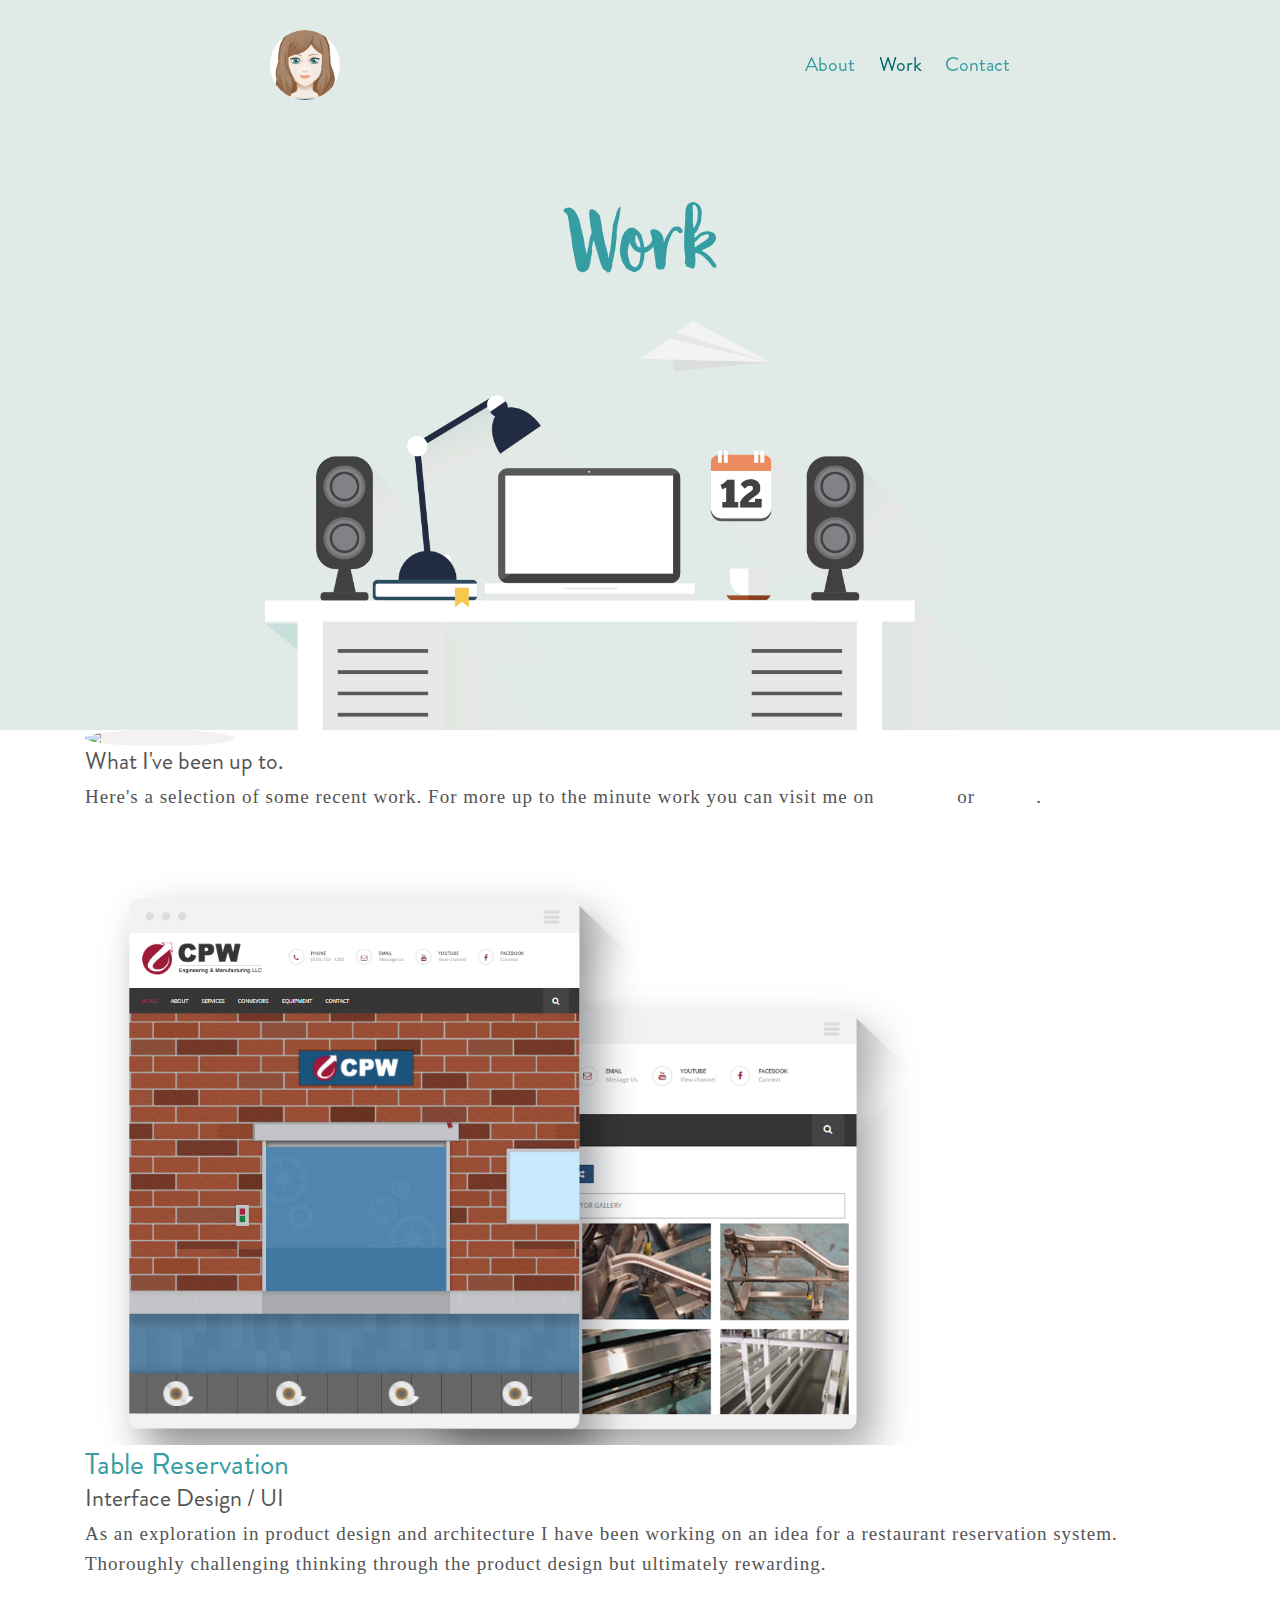
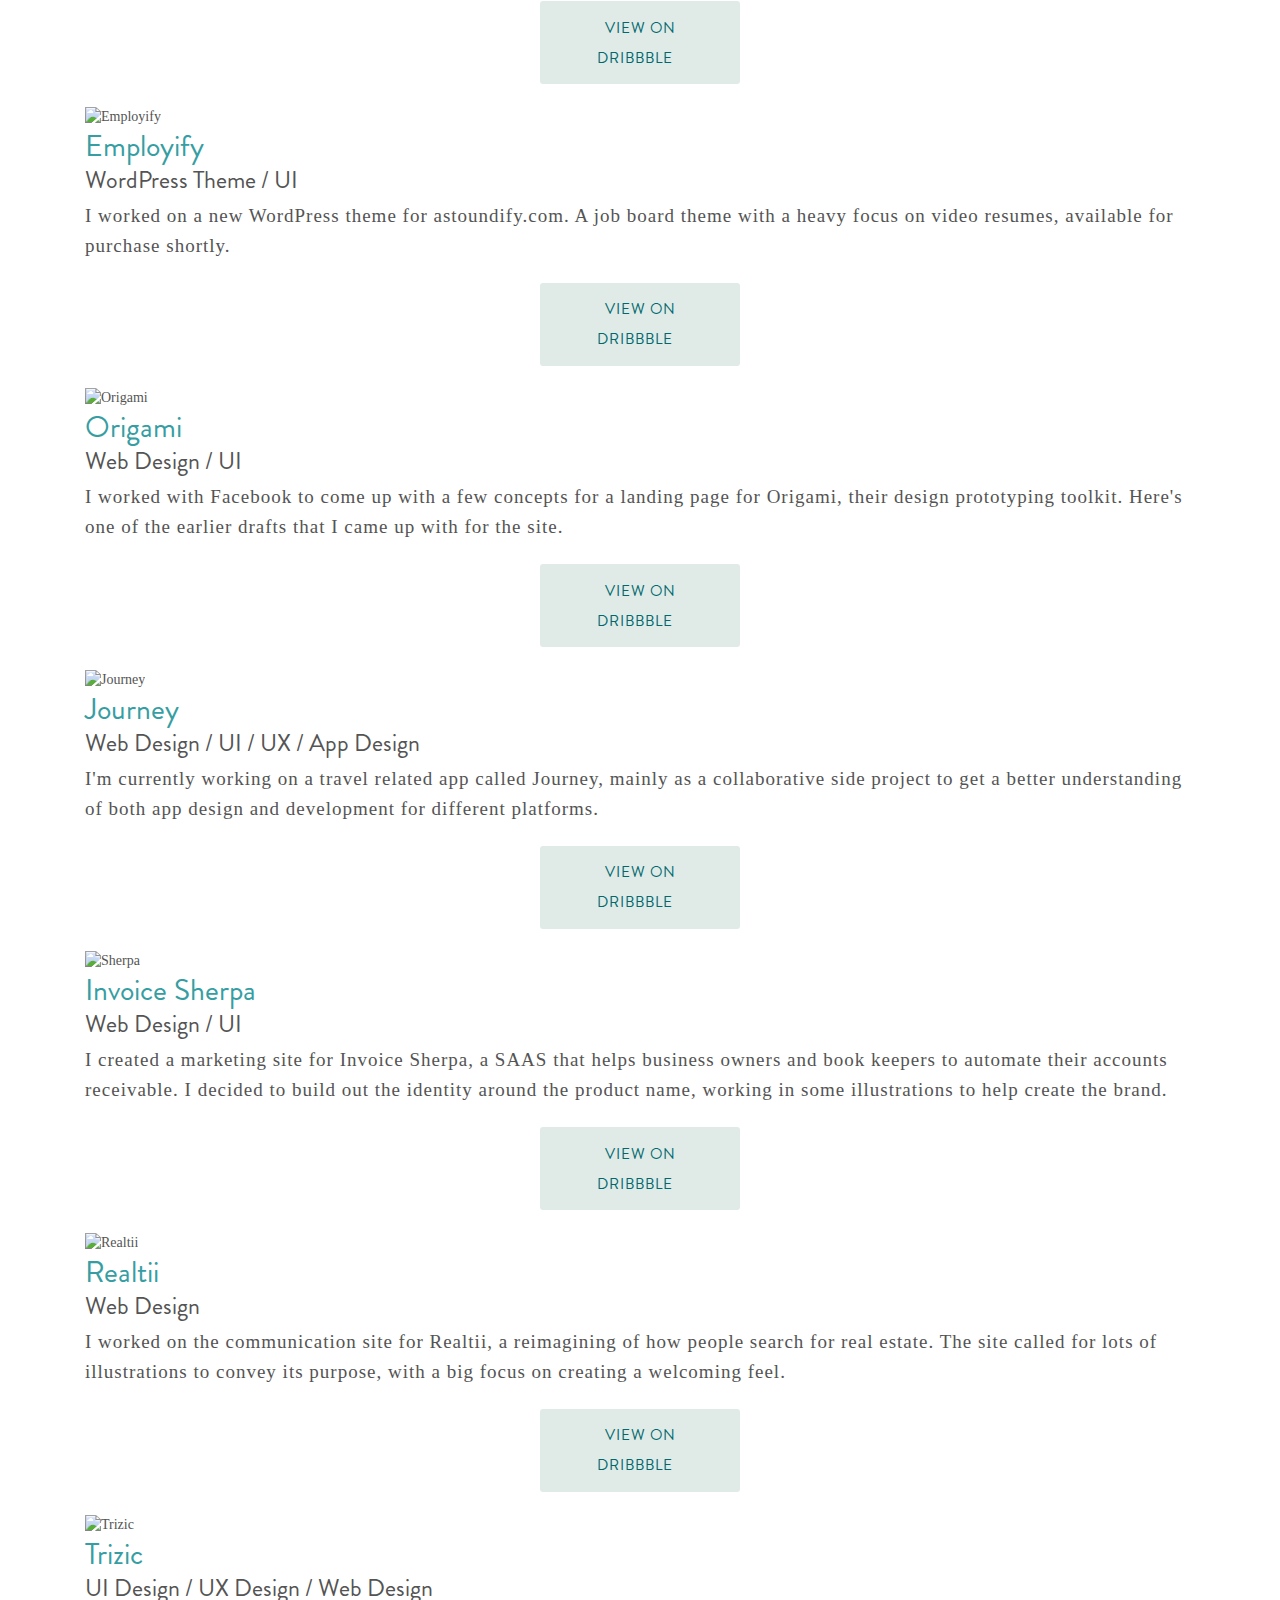
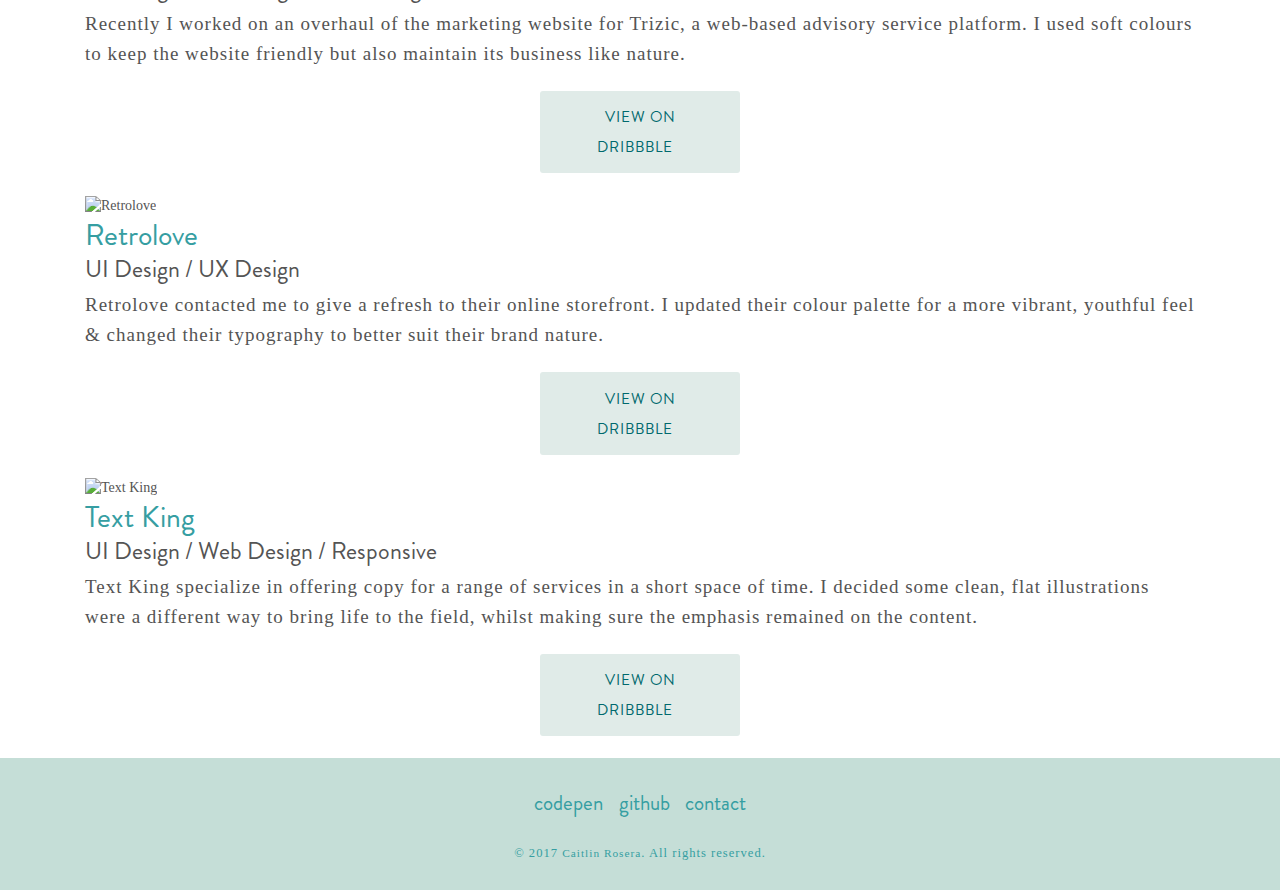
==== work.html @ b9ced1e0 "change desk and planes" ====
<!DOCTYPE html>
<!--[if gt IE 9]><!--><html class="no-js" lang="en"><!--<![endif]--><head>
  <meta charset="UTF-8" />
  <meta http-equiv="X-UA-Compatible" content="IE=edge,chrome=1">
  <title>Caitlin Rosera - Works</title>
  <meta name="viewport" content="width=device-width, initial-scale=1.0">
  <!--main style-->
  <link rel="stylesheet" type="text/css" media="screen" href="css/bootstrap.css">
  <link rel="stylesheet" type="text/css" media="screen" href="css/style.css">
  <!--background slider style-->
  <link rel="stylesheet" type="text/css" href="css/slideshow.css" />
  <!--google font style-->
  <link href='http://fonts.googleapis.com/css?family=Open+Sans:300italic,400italic,600italic,700italic,800italic,400,600,700,800,300' rel='stylesheet' type='text/css'>
  <!--font-family: 'Open Sans', sans-serif;-->
  <!-- font css style-->
  <link rel="stylesheet" href="css/font-awesome.css">
  <!--favicon-->
  <link rel="shortcut icon" type="image/x-icon" href="favicon.ico" />
  <noscript>
    <link rel="stylesheet" type="text/css" href="css/fallback.css" />
  </noscript>
  <!--[if lt IE 9]>
<link rel="stylesheet" type="text/css" href="css/fallback.css" />
<![endif]-->
  </head><body>
  <!--wrapper start-->
  <div class="wrapper" id="wrapper">
    <div class="nav-wrapper">
      <div class="headroom" id="top-bar">
        <div class="bar-container">
          <img src="images/avatar.png" alt="" id="avatar" >
          <nav>
            <ul>
              <li><a href="index.html" >About</a></li>
              <li><a href="work.html" class="active-link">Work</a></li>
              <li><a href="contact.html">Contact</a></li>
            </ul>
          </nav>
        </div>
      </div>

    </div>

<!--  <div class="masthead-wrap">

    <div id="title" class="work-head">

      <div class="container">

        <div class="transistion cloud left-cloud-work"></div>
        <div class="transistion cloud right-cloud-work"></div>

        <div class="transistion flag flag-left"></div>
        <div class="transistion flag flag-right"></div>

        <div class="row">

          <div class="col-md-12">


            <div id="head-slider" class="transistion">

              <div class="slide-contents">

                <div class="slide">

                  <h2 class="work-text">

                    <div class="">

                      <img src="images/work.svg">

                    </div>

                  </h2>


                </div>


              </div>


            </div>


          </div>

        </div>

      </div>

    </div>

  </div>-->

    <div class="banner row" id="banner">
      <div class="bannerText container">
        <!--        <img src="images/clock.png" alt="" id="clock-img" class="intro-img">-->
        <img src="" alt="" id="book-img" class="work-img">
        <img src="images/paper-plane.png" alt="" id="bear-img" class="work-img">

        <div id="cait-svg-wrapper">
          <img src="images/work.svg" alt="Work" id="-text">
        </div>

        <div class="bannerPart">
          <img src="images/desk.png" alt=""  id="desk-img" >
        </div>
      </div>

    </div>
    

  </div>

  <section id="hello">


    <div class="container">

      <div class="row">

        <div class="col-md-12">


          <article>

            <figure>

              <img src="http://seanhalpin.io/assets/img/content/home/work/pencil.svg" >

            </figure>


            <h3>What I've been up to.</h3>

            <p class="info">
              Here's a selection of some recent work. For more up to the minute work you can visit me on <a class="new-window" href="http://dribbble.com/seanehalpin">dribbble</a> or <a class="new-window" href="http://twitter.com/seanehalpin">twitter</a>.
            </p>


          </article>

        </div>

      </div>

    </div>


  </section>



  <section id="table" class="work-shots">

    <div class="container">

      <div class="row">

        <div class="col-md-12">

          <div class="shot">

            <img class="lazy" src="images/work/cpw.png" data-original="http://seanhalpin.io/assets/img/content/work/rest-tablet.jpg" alt="Table Reservation" width="900" height="auto" />

          </div>



          <div class="shot-info">



            <h2>Table Reservation</h2>

            <h3>Interface Design / UI</h3>


            <p>
              As an exploration in product design and architecture I have been working on an idea for a restaurant reservation system. Thoroughly challenging thinking through the product design but ultimately rewarding.
            </p>

            <p class="btn-hldr shot-btn">
              <a href="https://dribbble.com/shots/1608486-Reservation-Table" class="main-btn new-window">view on dribbble <i class="drib"></i></a>
            </p>



          </div>

        </div>

      </div>

    </div>

  </section>



  <section id="emp" class="work-shots">

    <div class="container">

      <div class="row">

        <div class="col-md-12">

          <div class="shot">

            <img class="lazy" src="http://seanhalpin.io/assets/img/ui/loader.gif" data-original="http://seanhalpin.io/assets/img/content/work/emp-hp.jpg" alt="Employify" width="800" height="538" />

          </div>



          <div class="shot-info">



            <h2>Employify</h2>

            <h3>WordPress Theme / UI</h3>


            <p>
              I worked on a new WordPress theme for astoundify.com. A job board theme with a heavy focus on video resumes, available for purchase shortly.
            </p>

            <p class="btn-hldr shot-btn">
              <a href="https://dribbble.com/shots/1518432-Employify-Resume" class="main-btn new-window">view on dribbble <i class="drib"></i></a>
            </p>



          </div>

        </div>

      </div>

    </div>

  </section>



  <section id="origami" class="work-shots">

    <div class="container">

      <div class="row">

        <div class="col-md-12">

          <div class="shot">

            <img class="lazy" src="http://seanhalpin.io/assets/img/ui/loader.gif" data-original="http://seanhalpin.io/assets/img/content/work/origami-hp.jpg" alt="Origami" width="800" height="538" />

          </div>



          <div class="shot-info">



            <h2>Origami</h2>

            <h3>Web Design / UI</h3>


            <p>
              I worked with Facebook to come up with a few concepts for a landing page for Origami, their design prototyping toolkit. Here's one of the earlier drafts that I came up with for the site.
            </p>

            <p class="btn-hldr shot-btn">
              <a href="http://drbl.in/krrk" class="main-btn new-window">view on dribbble <i class="drib"></i></a>
            </p>



          </div>

        </div>

      </div>

    </div>

  </section>


  <section id="journey" class="work-shots">

    <div class="container">

      <div class="row">

        <div class="col-md-12">

          <div class="shot">

            <img class="lazy" src="http://seanhalpin.io/assets/img/ui/loader.gif" data-original="http://seanhalpin.io/assets/img/content/work/journey-hp.jpg" alt="Journey" width="800" height="538" />

          </div>



          <div class="shot-info">



            <h2>Journey</h2>

            <h3>Web Design / UI / UX / App Design</h3>


            <p>
              I'm currently working on a travel related app called Journey, mainly as a collaborative side project to get a better understanding of both app design and development for different platforms.
            </p>

            <p class="btn-hldr shot-btn">
              <a href="http://drbl.in/kocR" class="main-btn new-window">view on dribbble <i class="drib"></i></a>
            </p>



          </div>

        </div>

      </div>

    </div>

  </section>




  <section id="sherpa" class="work-shots">

    <div class="container">

      <div class="row">

        <div class="col-md-12">

          <div class="shot">

            <img class="lazy" src="http://seanhalpin.io/assets/img/ui/loader.gif" data-original="http://seanhalpin.io/assets/img/content/work/ivs-hp.jpg" alt="Sherpa" width="800" height="538" />

          </div>



          <div class="shot-info">



            <h2>Invoice Sherpa</h2>

            <h3>Web Design / UI</h3>


            <p>
              I created a marketing site for Invoice Sherpa, a SAAS that helps business owners and book keepers to automate their accounts receivable. I decided to build out the identity around the product name, working in some illustrations to help create the brand.
            </p>

            <p class="btn-hldr shot-btn">
              <a href="http://drbl.in/jRQg" class="main-btn new-window">view on dribbble <i class="drib"></i></a>
            </p>



          </div>

        </div>

      </div>

    </div>

  </section>



  <section id="realtii" class="work-shots">

    <div class="container">

      <div class="row">

        <div class="col-md-12">

          <div class="shot">

            <img class="lazy" src="http://seanhalpin.io/assets/img/ui/loader.gif" data-original="http://seanhalpin.io/assets/img/content/work/realtii-hp.jpg" alt="Realtii" width="800" height="538" />

          </div>



          <div class="shot-info">



            <h2>Realtii</h2>

            <h3>Web Design</h3>


            <p>
              I worked on the communication site for Realtii, a reimagining of how people search for real estate. 
              The site called for lots of illustrations to convey its purpose, with a big focus on creating a welcoming feel.
            </p>

            <p class="btn-hldr shot-btn">
              <a href="http://drbl.in/jxyz" class="main-btn new-window">view on dribbble <i class="drib"></i></a>
            </p>



          </div>

        </div>

      </div>

    </div>

  </section>



  <section id="trizic" class="work-shots">

    <div class="container">

      <div class="row">

        <div class="col-md-12">

          <div class="shot">

            <img class="lazy" src="http://seanhalpin.io/assets/img/ui/loader.gif" data-original="http://seanhalpin.io/assets/img/content/work/trizic-hp.jpg" alt="Trizic" width="800" height="538" />

          </div>



          <div class="shot-info">



            <h2>Trizic</h2>

            <h3>UI Design / UX Design / Web Design</h3>


            <p>
              Recently I worked on an overhaul of the marketing website for Trizic, a web-based advisory service platform. I used soft colours to keep the website friendly but also maintain its business like nature. 
            </p>

            <p class="btn-hldr shot-btn">
              <a href="http://dribbble.com/seanehalpin/projects/152669-Financial" class="main-btn new-window">view on dribbble <i class="drib"></i></a>
            </p>



          </div>

        </div>

      </div>

    </div>

  </section>


  <section id="retrolove" class="work-shots">

    <div class="container">

      <div class="row">

        <div class="col-md-12">

          <div class="shot">


            <img class="lazy" src="http://seanhalpin.io/assets/img/ui/loader.gif" data-original="http://seanhalpin.io/assets/img/content/work/retrolove-hp.jpg" alt="Retrolove" />

          </div>



          <div class="shot-info">

            <h2>Retrolove</h2>

            <h3>UI Design / UX Design</h3>


            <p>
              Retrolove contacted me to give a refresh to their online storefront. I updated their colour palette for a more vibrant, youthful feel &amp; changed their typography to better suit their brand nature.
            </p>

            <p class="btn-hldr shot-btn">
              <a href="http://drbl.in/hNjK" class="main-btn new-window">view on dribbble <i class="drib"></i></a>
            </p>

          </div>

        </div>

      </div>

    </div>

  </section>


  <section id="text-king" class="work-shots">

    <div class="container">

      <div class="row">

        <div class="col-md-12">

          <div class="shot">


            <img class="lazy" src="http://seanhalpin.io/assets/img/ui/loader.gif" data-original="http://seanhalpin.io/assets/img/content/work/textking-hp.jpg" alt="Text King" width="800" height="538" />

          </div>



          <div class="shot-info">

            <h2>Text King</h2>

            <h3>UI Design / Web Design / Responsive</h3>


            <p>
              Text King specialize in offering copy for a range of services in a short space of time. I decided some clean, flat illustrations were a different way to bring life to the field, whilst making sure the emphasis remained on the content.
            </p>

            <p class="btn-hldr shot-btn">
              <a href="http://drbl.in/iYKB" class="main-btn new-window">view on dribbble <i class="drib"></i></a>
            </p>

          </div>

        </div>

      </div>

    </div>

  </section>





    <footer>

      <div class="container">

        <div class="row">

          <div class="col-md-12">

            <ul class="footer-list">

              <li><a href="">codepen</a></li>
              <li><a href="">github</a></li>
              <li><a href="@gmail.com||caitlin.marie.rosera" class="email-lnk">contact</a></li>

            </ul>

          </div>

        </div>

        <div class="row">

          <div class="col-md-12">



            <p>© 2017 <a href="https://caitlinmarie.github.io">Caitlin Rosera</a>. All rights reserved.</p>

          </div>

        </div>

      </div>

    </footer>




  </div>
  <!--wrapper end-->
  <!--modernizr js-->
  <script type="text/javascript" src="js/modernizr.custom.26633.js"></script>
  <!--jquary min js-->
  <script type="text/javascript" src="js/jquery.min.js"></script>
  <script src="js/bootstrap.js"></script>
  <script type="text/javascript" src="js/jquery.gridrotator.js"></script>
  <!--for custom jquary-->
  <script src="js/custom.js"></script>
  <!--for placeholder jquary-->
  <script type="text/javascript" src="js/jquery.placeholder.js"></script>
  <!--for portfoli filter jquary-->
  <script src="js/jquery.isotope.js" type="text/javascript"></script>
  <!--for portfoli lightbox -->
  <link type="text/css" rel="stylesheet" id="theme" href="css/jquery-ui-1.8.16.custom.css">
  <link type="text/css" rel="stylesheet" href="css/lightbox.min.css">
  <script type="text/javascript" src="js/jquery.ui.widget.min.js"></script>
  <script type="text/javascript" src="js/jquery.ui.rlightbox.js"></script>
  <!--for skill chat jquary-->
  <script src="js/jquery.easing.min.js"></script>
  <script src="js/jquery.easypiechart.js"></script>
  <!--contact form js-->
  <script type="text/javascript" src="js/jquery.contact.js"></script>
  <!-- Hide Header -->
  <script type="text/javascript" src="js/headroom.js"></script>
  <script type="text/javascript">

    var ele = document.querySelector("#top-bar");

    var headroom = new Headroom(ele, {
    });

    headroom.init();

  </script>
  </body>
</html>
---- css/style.css ----
/* ------------------------------------------------------------------------------

Caitlinnnnn 
	
	1. CSS Reset + fonts
	2. Document Setup
	3. Header Part
		3.1 intro image
	4. Background slider CSS style
	5. Menu Style
	6. About me Style
	7. Technical Skills Style
	8. Work Experience Style
	9. Education Style
	10. Protfolio Style
	11. Get in tuch Style
	12. Footer Style
	13. Responsive style
		
	
	Colors:
	#369ea2 - bright text
	#00696d - dark text
	#545454 - main gray text
	#e0ebe8 - light blue/green background
---------------------------------------------------------------------------------
/* 1. CSS Reset + fonts
-------------------------------------------------------------------------------*/

@font-face{
	font-family: "Brandon Grotesque";
	src: url("../fonts/Brandon Grotesque/Brandon_reg.otf"),
		url("../fonts/Brandon Grotesque/Brandon_reg.otf"); /* IE */
}
@font-face{
	font-family: "Smoothy";
	src: url("../fonts/Smoothy/Smoothy-Cursive.otf"),
		url("../fonts/Smoothy/Smoothy-Cursive"); /* IE */
}
@font-face{
	font-family: "Tamarillo";
	src: url("../fonts/TamarilloJF.ttf"),
		url("../fonts/TamarilloJF.ttf"); /* IE */
}
@import url('https://fonts.googleapis.com/css?family=EB+Garamond');
* {
	padding:0;
	margin:0;
}
html, body {
	min-width: 320px;
}
body {
	color: #545454;
	font-family: 'EB Garamond', serif;
	font-weight: 300;
	position:relative;
	width:100%;
	height:100%;
	overflow: scroll;
	overflow-x: hidden;
}
a {
	text-decoration:none;
	color:#fff;
	outline:none;
}

/*----------------------------------------------------
 2.	Document Setup
------------------------------------------------------*/
.wrapper{
	width:100%;
}
.spHeight{
	padding-top:63px;
}

.noMar{
	margin:0 !important;
}
.noPadd{
	padding:0px !important;
}

.container .row{
	margin:0px;
	transition: all .5s ease-in-out;
}

p{
	font-family: 'EB Garamond', serif;
	font-size:19px;
	line-height:30px;
	letter-spacing: 1px;
	font-weight:400;
	padding-bottom:22px;
	margin:0px;
	color: #545454;
}
h1{
	font-family: 'Brandon Grotesque', sans-serif;
	font-size:80px;
	line-height:90px;
	font-weight:700;
	margin:0px;
	padding-bottom:8px;
}
h2{
	font-family: 'Brandon Grotesque', sans-serif;
	font-size:30px;
	line-height:38px;
	padding-bottom:0px;
	margin:0px;
	color: #369ea2;
}
h3{
	font-family: 'Brandon Grotesque', sans-serif;
	font-size:24px;
	line-height:30px;
	padding-bottom:6px;
	font-weight:400;
	margin:0px;
}
h4{
	font-family: 'Brandon Grotesque', sans-serif;
	font-size:19px;
	line-height:24px;
	padding-bottom:6px;
	font-weight:600;
	margin:0px;
}
h5{
	font-family: 'Open Sans', sans-serif;
	font-size:16px;
	line-height:24px;
	padding-bottom:6px;
	font-weight:400;
	margin:0px;
}

h4.subHeading{
	font-weight:600;
	font-size:18px;
	padding-bottom:22px;
}

.heading{
	text-align:center;
	padding-bottom:20px;
}

.topmar{
	margin-top:20px;
}

.wrapper {
	background-color: #e0ebe8;
}
.breaker {
	 max-width: 100px;
	 margin: 0 auto;
}
.divider {
	width: 100%;
	height: 6px;
	background-image: url("../images/line-bg.png");
	margin: 0 auto;
}
figure img {
	margin: 0;
	max-width: 150px;
	height: auto;
	display: block;
	border-radius: 50%;
	background-color: #f3f2f1;
}
.right {
	right: 0;
}
.left {
	left: 0;
}

/*----------------------------------------------------
 3.	Header Part
------------------------------------------------------*/
.nav-wrapper {
	height: 130px;
}
#top-bar {
	height: 130px;
	width: 100%;
	z-index: 999;
}
.headroom {
	will-change: transform;
	transition: transform 200ms linear;

	background-color: transparent;
}
.headroom--top {
	background-color: transparent !important;
	box-shadow: none !important;
}
.headroom--pinned {
	transform: translateY(0%);
	transition: all .8s;
	position: fixed;
	opacity: .97;
	background-color: #fff;
	box-shadow: 0 1px 1px rgba(6,8,8,.1);
}
.headroom--unpinned {
	transform: translateY(-100%);
	position: relative;
	background-color: transparent;
}
.bar-container {
	max-width: 800px;
	margin: auto;
	padding: 30px;
}
#avatar {
	border-radius: 50%;
	width: 70px;
	height: auto;
	background-color: #fff;
	display: inline-block;
	transition: fadeIn .3s ease-in-out;
}
nav {
	display: inline-block;
	float: right;
	padding-top: 1.5em;
	transition: fadeIn .3s ease-in-out;
}
nav ul li {
	display: inline-block;
}
nav ul li a{
	/*color: #50434a;*/
	color: #369ea2;
	text-align: right;
	padding-left: 20px;
	font-size: 20px;
	font-weight: 500;
	font-family: "Brandon Grotesque", Arial;
	text-decoration: none;
}
nav ul li a:hover, .active-link {
	color: #00696d;
	text-decoration: none;
}
.banner{
	margin: 0 auto;
	overflow:hidden;
	text-align: center;
	position: relative;
}
.bannerText{
	left:0;
	right:0;
	text-align:center;
	padding:70px 0 0 0;
	max-width:960px;
/*	color: #607471;*/
	color: #369ea2;
}
.bannerText h1{
	font-size: 180%;
	line-height: 40px;
	font-family: "Tamarillo", cursive;
}
.bannerText h2{
	font-size:23px;
	text-transform:none;
	font-family: "Brandon Grotesque", Arial;
}
#cait-svg-wrapper {
	transition: all .5s ease-in-out;
	max-width: 350px;
	padding-bottom: 40px;
	margin: auto;
}
#caitlin-text {
	width: 100%;
}
.bannerPart{
}
.bannerPart img {
}
/*.bgwidth { width: 100%; }
.bgheight { height: 100%; }*/




/*------------------------------------
	3.1 Images
--------------------------------------*/ 
/*
.bannerPart{
	background:#a999a1;
}

.bannerPart img{
	max-width: 800px;
	height: auto;
}
*/
.intro-img{
	position: absolute;
	height: auto;
	transition: all 1s ease-in-out;
}
/*#clock-img {
	width: 130px;
	height: auto;
	margin-left: -400px;
	margin-top: 50px;
}*/
#move-img-right {
	margin-left: -400px;
	width: 130px;
	margin-top: 200px;
}
#move-img-left {
	margin-left: 300px;
	width: 130px;
	margin-top: 120px;
}
#desk-img{
	width: 100%;
	max-width: 750px;
	margin-top: 80px;
	margin-bottom: 0px !important;
	transition: all 1s ease-in-out;
}





/*----------------------------------------------------
 6.	About me Style
------------------------------------------------------*/

.aboutme{
	background:#fff;
	position:relative;
	text-align: center;
}
.aboutme .container{
	padding-top:85px ;
	padding-bottom:93px ;
}
.about-paragraph {
	max-width: 440px;
	text-align: center;
	margin: auto;
}
#caitlin-pic {
	background-color: #e0ebe8;
	width: 150px;
	height: auto;
	margin-bottom: 30px;
}

.aboutTop{
	background:#00bdbd;
	height:60px;
}
.spHeight .aboutTop{
	margin-top:-62px !important;
}

.bntDownload{
	font-size:16px;
	font-family: 'Open Sans', sans-serif;
	font-weight:700;
	background: #e0ebe8;
	margin-top: 15px;
	padding:16px 22px;
	display:inline-block;
	color: #369ea2;
}
.bntDownload:hover{
	background: #369ea2;
	color: #e0ebe8;
	text-decoration:none;
}



/*----------------------------------------------------
 7.	Technical Skills Style
------------------------------------------------------*/
.addspace{
	height:60px;
	background:#fff;
}

.technical{
	background: #fff;
	color:#474d5d;
}
.technical .container{
	padding-top:85px ;
	padding-bottom:69px ;

	max-width: 970px;
}
.technical .heading p{
	padding-bottom:41px;
}

.technical p{
	color:#474d5d;
}
.technical h2{
	color: #00696d;
	font-size: 3.8em;
	font-weight: 400;
	margin-bottom: 70px;
}
.technical h3 {
	font-size:30px;
	line-height:38px;
	padding-bottom: 20px;
	margin:0px;
	font-weight: 500;
	color: #369ea2;
}
.technical .skillsArea{
	padding:0px;
}
.technical .skills{
	margin:0 auto;
	margin-bottom:23px;
	text-align:center;
	padding:0px;
	float:none;
}
.technical .skills p{
	color:#84868d;
	font-size:13px;
	line-height:18px;
	text-align:center;
}
.technical .skills img{
	margin:0 auto;
	margin-bottom:33px;
	width:100%;
	max-width:152px;
}

.technical .skills h4{
	font-weight:700;
	text-transform:uppercase;
}
#develop {
	margin-top: 60px;
}
.dev-info {
	margin: 0 auto;
	background-image: url(../images/line-bg.png);
	background-position: center center;
	background-repeat: repeat-x;
	position: relative;
}
.design-info {
	margin: 0 auto;
	background-image: url(../images/line-bg.png);
	background-position: center center;
	background-repeat: repeat-x;
	position: relative;
	min-height: 155px;
}
.design-info figure img {
	float: right;
}
.bubble {
	background: #F3F2F1;
	width: 77px;
	height: 77px;
	-webkit-border-radius: 60px;
	-moz-border-radius: 60px;
	border-radius: 60px;
	position: absolute;
	overflow: hidden;
	top: 2.6em;
}
.dev-icons, .design-icons {
	border-radius: 60px;
	background-color: #f5f5f5;
	-webkit-border-radius: 60px;
	-moz-border-radius: 60px;
	width: 77px;
	height: 77px;
	-webkit-animation-duration: 20s;
	-webkit-animation-iteration-count: infinite;
	-webkit-animation-timing-function: cubic-bezier(1,0,0,1);
	-moz-animation-duration: 20s;
	-moz-animation-iteration-count: infinite;
	-moz-animation-timing-function: cubic-bezier(1,0,0,1);
	animation-duration: 20s;
	animation-iteration-count: infinite;
	animation-timing-function: cubic-bezier(1,0,0,1);
}
.dev-icons {
	background-image: url("../images/dev-icons-sm.png");
	-webkit-animation-name: bubble-icons-down;
	-moz-animation-name: bubble-icons-down;
	animation-name: bubble-icons-down;
	
}
.design-icons {
	background-image: url("../images/design-icons.png");
	-webkit-animation-name: bubble-icons;
	-moz-animation-name: bubble-icons;
	animation-name: bubble-icons;
}
@keyframes bubble-icons {
	0% {
		background-position: 0 -30px;
	}
	5% {
		background-position: 0 -77px;
	}
	35% {
		background-position: 0 -77px;
	}
	40% {
		background-position: 0 -150px;
	}
	68% {
		background-position: 0 -150px;
	}
	73% {
		background-position: 0 -233px;
	}
	100% {
		background-position: 0 -233px;
	}
}

@keyframes bubble-icons-down {
	0% {
		background-position: 0 0;
	}
	5% {
		background-position: 0 81px;
	}
	35% {
		background-position: 0 81px;
	}
	40% {
		background-position: 0 147px;
	}
	68% {
		background-position: 0 147px;
	}
	73% {
		background-position: 0 221px;
	}
	100% {
		background-position: 0 221px;
	}
}
/*----------------------------------------------------
 8.	I can Help Style
------------------------------------------------------*/
@media (min-width: 992px) {
	#i-can-help {
		padding: 3em 0 8em;
	}
}
#i-can-help {
	text-align: center;
	padding-top: 10px;
	background-color:#fff;
}
#i-can-help article {
	max-width: 600px;
	margin: 0 auto;
}

#i-can-help header h2 {
	color: #00696d;
	text-align: center;
	font-size: 3.8em;
	font-weight: 400;
	margin-top: 80px;
}
#i-can-help h3 {
	padding-top: 1em;
	font-size: 2em;
	color: #369ea2;
}
#i-can-help p {
	margin-top: 10px;
}
.btn-hldr {
	text-align: center;
}
.btn-hldr .main-btn {
	margin: 0 auto !important;
	font-size: .8em;
	text-align: center;
	max-width: 200px;
	display: block;
	position: relative;
	background: #e0ebe8;
	padding: .75em 2em;
	color: #00696d;
	text-decoration: none;
	margin: 1.5em 0 0;
	border-radius: 3px;
	-webkit-border-radius: 3px;
	-moz-border-radius: 3px;
	font-weight: 500;
	border: 0;
	font-family: "Brandon Grotesque",HelveticaNeue-Light,"Helvetica Neue Light","Helvetica Neue",Helvetica,Arial,"Lucida Grande",sans-serif;
	text-transform: uppercase;
}

.main-btn i {
	margin-right: 10px;
}

.btn-hldr .main-btn i.email {
	position: absolute;
	height: 15px;
	width: 24px;
	left: 11%;
	top: 33%;
	background-image: url(../img/content/home/contact/mail.png);
}

.main-btn:hover {
	background-color: #00696d;
	color: #e0ebe8;
}
/*----------------------------------------------------
 10. Portfolio Style
------------------------------------------------------*/

.work-head {
	text-align: center;
	margin: 0 auto;
}	
.work-text {
	margin-top: 80px;
}
.work-img{
	position: absolute;
	width: 130px;
	margin-top: 120px;
	height: auto;
	transition: all 1s ease-in-out;
}
/*----------------------------------------------------
 11. Get in tuch Style
------------------------------------------------------*/

.contact{
	background:#fff;
}
.contact .container{
	padding-top:85px ;
	padding-bottom:90px ;
}

.contact h2{
	color:#369ea2;
}
.contact p{
	color:#84868d;
	/*font-size:13px;*/
	line-height:18px;
}
.contact .heading p{
	padding-bottom:41px;
}

.contact h4{
	font-weight:700;
}

.topCon{
	padding-bottom:0px !important;
}
.mapArea{
	background:url(../images/map-bro.png) repeat-x 0 0;
	padding-top:4px;
	height:400px;
	overflow:hidden;
	width:100%;
	margin:0;
}
.mapArea iframe{
	width:100%;
	height:396px;
	padding-bottom: 4px;
	background:url(../images/map-bro.png) repeat-x 0 100%;
}


.contactDetails{
	background:#474d5d;
}
.contactDetails .container{
	padding-top:85px ;
	padding-bottom:90px ;
}
.contactDetails h4{
	font-weight:600;
	text-transform:uppercase;
	padding-bottom:15px;
}
.contactDetails p{
	color:#93959c;
	font-size:13px;
	line-height:19px;
	padding-bottom:14px;
}
.contactDetails p a{
	color:#93959c;
}
.contactDetails p a:hover{
	color:#a9abb0;
	text-decoration:none;
}

.contactDetails i{
	padding-right:15px;
}


.conForm input{
	background:#585f73;
	color:#93959c;
	padding:15px 30px;
	border:none;
	margin-right:3%;
	margin-bottom:30px;
	outline:none;
	font-style:italic;
}
.conForm input.noMarr{
	margin-right:0px;
}

.conForm textarea{
	background:#585f73;
	color:#93959c;
	padding:15px 30px;
	border:none;
	margin-bottom:40px;
	outline:none;
	height:100px;
	font-style:italic;
}


.conForm .submitBnt{
	background:#369ea2;
	font-family: 'Open Sans', sans-serif;
	color:#fff;
	font-size:16px;
	font-weight:600;
	text-align:center;
	float:right;
	margin:0px;
}
.conForm .submitBnt:hover{
	background:#f5534b;
}

.textGroup{
	position:relative !important;
	display: inline-block;
	padding-left:0px !important;
}

#success_page{
	color: #00bdbd;
	font-weight: 500;
}
.error_message{
	color: #369ea2;
	padding-bottom: 15px;
	font-weight: 500;
}
#success_page h3{
	font-size:17px;
}





/*----------------------------------------------------
 12. Footer Style
------------------------------------------------------*/
footer {
	background: #C5DED7;
	text-align: center;
}
.footer .container{
	padding:40px 0;
}

.footer-list li{
	margin:0 auto;
	text-align:center;
	display: inline-block;
	list-style-type:none;
	margin-top: 30px;
	font-size: 1.5em;
	font-family: "Brandon Grotesque", sans-serif;
	margin-left: 6px;
	margin-right: 6px;
	font-weight: normal;
}

.footer-list a:hover, footer p a:hover {
	color:#fff;
	text-decoration: none;
}

.footer-list li a {
	color: #369ea2;
}
footer p, footer p a {
	color: #369ea2;
	font-size: 0.9em;
	margin-top: 10px;
}



	
/*---------------------------------------------------------------------------------
 13. Responsive style
-------------------------------------------------------------------------------*/

@media screen and (min-width: 1300px) {
	.intro-img {
		width: 290px;
		margin-top: 110px;
	}
	#move-img-right {
		margin-left: -600px;
	}
	#move-img-left {
		margin-left: 390px;
		margin-top: 90px;
	}
}
@media screen and (min-width: 1200px) and (max-width: 1299px) {
	.workYear{
		width:140px;
		height:140px;
		padding-top:50px;
	}

	.education .workYear{
		padding-top:58px;
	}
	.intro-img {
		width: 270px;
		margin-top: 110px;
	}
	#move-img-right {
		margin-left: -540px;
		transform: rotate(-10deg);
		margin-top: 190px;
	}
	#move-img-left {
		margin-left: 310px;
		transform: rotate(-10deg);
		margin-top: 110px;
	}
}


@media screen and (min-width: 1050px) and (max-width: 1199px) {
	.intro-img {
		width: 250px;
		margin-top: 110px;
	}
	#move-img-right {
		margin-left: -440px;
		margin-top: 180px;
		transform: rotate(-20deg);
	}
	#move-img-left {
		margin-left: 280px;
		transform: rotate(-10deg);
		margin-top: 120px;
	}
}

@media screen and (min-width: 769px) and (max-width: 1049px) {
	#move-img-right {
		margin-left: -390px;
		margin-top: 160px;
		transform: rotate(-20deg);
	}
	#move-img-left {
		margin-left: 260px;
		transform: rotate(-10deg);
		margin-top: 130px;
	}
}

@media screen and (max-width: 991px) {
	.navbar.navbar-inverse.navbar-static-top a{
		padding-left:18px;
		padding-right:18px;
	}
	
	.bannerText{
		padding-left:25px;
		padding-right:25px;
	}
/*	.bannerText h1{
		font-size:65px;
		line-height:71px;
	}
	.bannerText h2{
		font-size:28px;
	}*/
	.proPic{
		text-align:center;
	}
	.deets{
		text-align: center;
	}
	.deets h3 {
		margin-top: 30px;
	}
}




@media screen and (max-width: 810px) {
	body{
		min-height:700px;
	}
	#header h3{
		font-size: 38px;
	}
	#header h3 span{
		font-size: 16px;
	}
	
	.abc{
		width:100%;
	}
	
	.navbar.navbar-inverse.navbar-static-top a {
		padding-left: 17px;
	}
	
}


@media screen and (min-width: 768px) {
	.conForm input.col-sm-6 {
		width: 48.5%;
	}
	.conForm input.col-lg-6 {
		width: 48.5%;
	}
}


@media screen and (max-width: 768px) {
	.navbar-wrapper .container,
	.navwrapper .container{
		padding-right: 15px;
		padding-left: 15px;
	}
	ul.portfolioContainer li.col-xs-6{
		width:49%;
		min-height: 85px;
		
	}
	.intro-img {
		width: 200px;
		margin-top: 110px;
	}
	#move-img-right {
		margin-left: -300px;
		margin-top: 120px;
		transform: rotate(-20deg);
	}
	#move-img-left {
		margin-left: 150px;
		transform: rotate(-20deg);
		margin-top: 130px;
	}
	#cait-svg-wrapper {
		max-width: 240px;
	}
}


@media screen and (max-width: 767px) {
	.navbar-header{
		display:block;
	}
	.workYear{
		margin:0 auto;
	}
	.workDetails .rightArea{
		border-left:none;
	}
	.arrowpart{
		float:none;
		width:100%;
		height:40px;
		background:url(../images/arrow-top.png) no-repeat 50% 100%;
	}
	.education .arrowpart{
		background:url(../images/arrow-top-light.png) no-repeat 50% 100%;
	}
	.exCon{
		margin-left:0px;
	}
	ul.navbar-nav li a{
		display:block;
	}
}


@media screen and (max-width: 650px) {
	#wrapper{
		top: 200px !important;
	}
	.upbox{
		transform: translate(0px, -70px);
		-ms-transform: translate(0px, -70px); /* IE 9 */
		-webkit-transform: translate(0px, -70px); /* Safari and Chrome */
	}
	
	
	.bannerText {
		top: 25%;
		padding-top:15px;
	}
	.bannerText h1 {
		font-size: 42px;
		line-height: 48px;
	}
	.bannerText h2 {
		font-size: 18px;
		line-height:24px;
	}
	.intro-img {
		width: 190px;
		margin-top: 100px;
	}
	#move-img-right {
		margin-left: -260px;
		margin-top: 130px;
		transform: rotate(-10deg);
		width: 110px;
		height: auto;
	}
	#move-img-left {
		margin-left: 140px;
		transform: rotate(-10deg);
		margin-top: 130px;
		width: 110px;
		height: auto;
	}
}


@media screen and (max-width: 551px) {
	.intro-img {
		width: 150px;
		margin-top: 140px;
	}
	#move-img-right {
		margin-left: -210px;
		width: 100px;
		transform: rotate(-10deg);
		margin-top: 120px;
	}
	#move-img-left {
		margin-left: 100px;
		width: 100px;
		margin-top: 130px;
		transform: rotate(-10deg);
		width: 110px;
	}
}

@media screen and (max-width: 480px) {
	.navbar.navbar-inverse.navbar-static-top a{
		line-height: 17px;
		padding-top:11px;
		padding-bottom:11px;
	}
	.intro-img {
		width: 150px;
		margin-top: 130px;
	}
	#move-img-right {
		margin-left: -210px;
	}
	#move-img-left {
		margin-left: 90px;
	}
	#desk-img {
		margin-top: 60px;
	}
}


@media screen and (max-width: 400px) {
	#loopedSlider, #newsSlider{
		min-height: 650px;
		height: 100%;
	}
	ul.slides{
		min-height: 600px;
		height: 100%;
	}
	
	.item{
		width: 19%;
	}
	.item p {
		font-size: 36px;
	}
	
	.aboutme img{
		width:100%;
	}
	
	ul.portfolioContainer li.col-xs-6{
		width:100%;
	}
	
	.bntDownload{
		font-size: 13px;
		padding: 16px 14px;
	}
	
	.conForm textarea{
		margin-bottom:20px;
	}
	.textGroup{
		display:block;
		padding:0 0 40px 0;
	}
	
	.nameError,
	.emailError{
		left:0px;
		top:0px;
		
	}
	.intro-img {
		width: 130px;
		margin-top: 145px;
	}
	#move-img-right {
		margin-left: -180px;
		width: 80px;
		margin-top: 130px;
	}
	#move-img-left {
		margin-left: 60px;
		width: 80px;
		transform: rotate(-10deg);
	}
	#desk-img {
	}
}

@media screen and (max-width: 370px) {
	.intro-img {
		width: 100px;
		margin-top: 150px;
	}
	#move-img-right {
		margin-left: -160px;
	}
	#move-img-left {
		margin-left: 50px;
	}
	#desk-img {
	}
	nav ul li a {
		padding-left: 5px;
	}
}
---- css/fallback.css ----
.ri-grid {
	width: 600px;
}
.ri-grid ul li, .ri-grid ul li a {
	width: 100px;
	height: 100px;
}
.ri-grid ul li a img {
	width: 100%;
}
---- css/fallback.css ----
.ri-grid {
	width: 600px;
}
.ri-grid ul li, .ri-grid ul li a {
	width: 100px;
	height: 100px;
}
.ri-grid ul li a img {
	width: 100%;
}
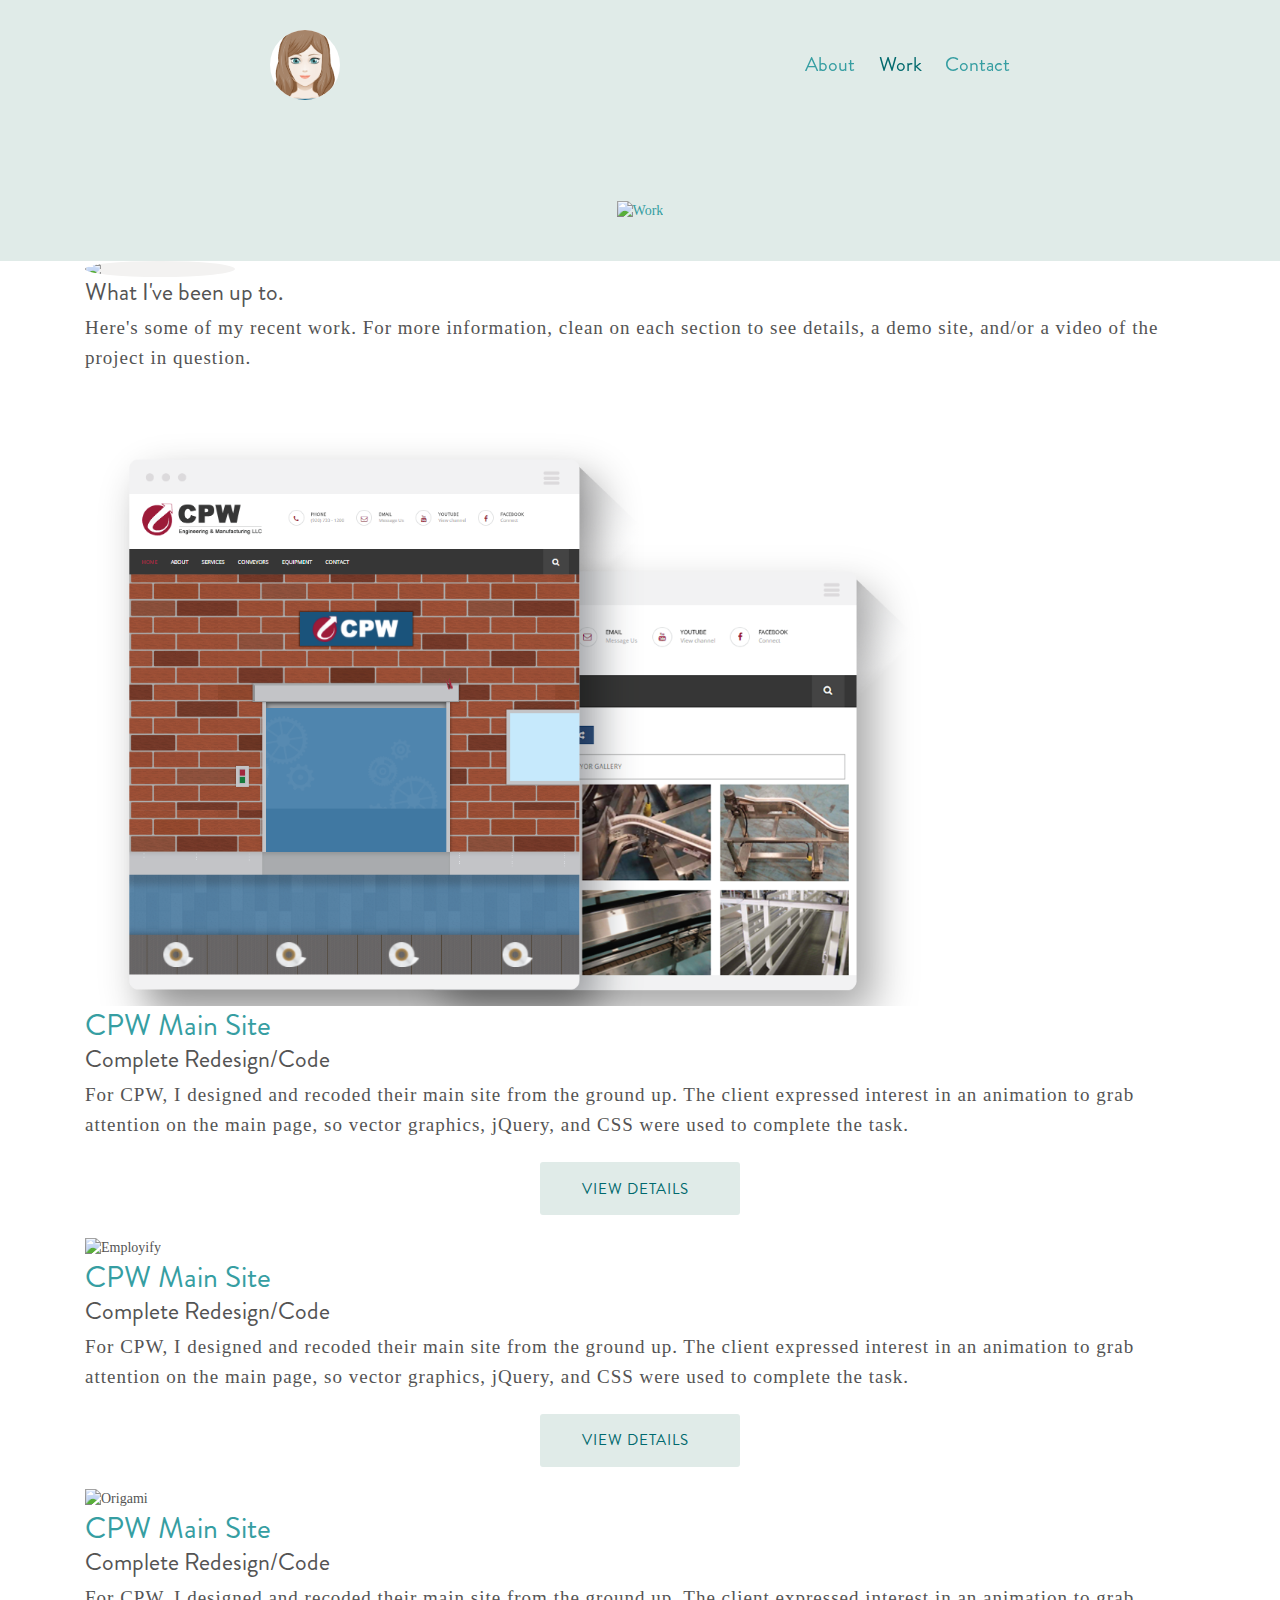
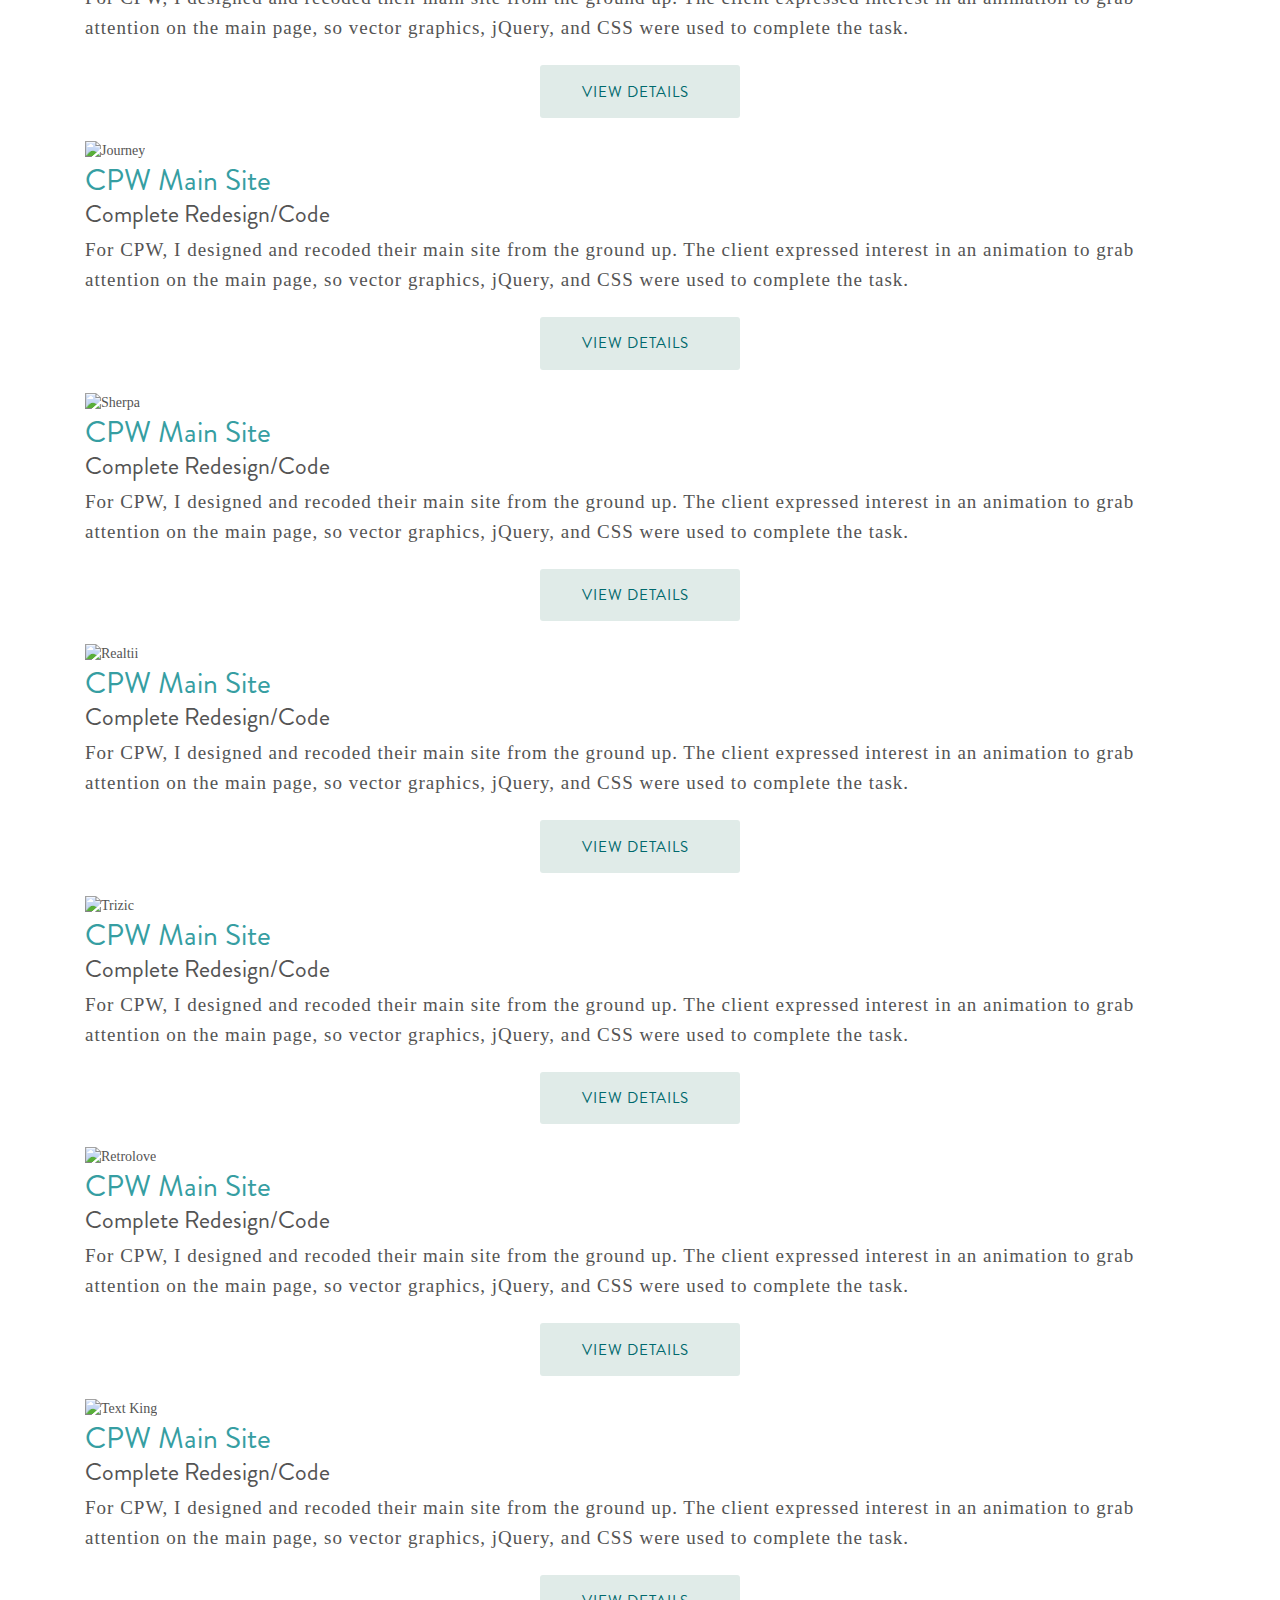
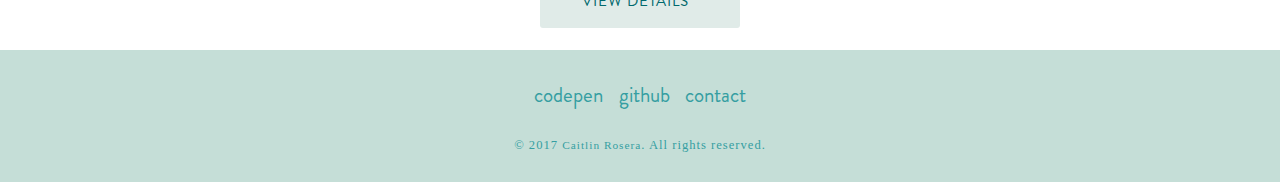
==== commit 7003c879: "Add files via upload" ====
--- a/work.html
+++ b/work.html
@@ -41,79 +41,30 @@
 
     </div>
 
-<!--  <div class="masthead-wrap">
-
-    <div id="title" class="work-head">
-
-      <div class="container">
-
-        <div class="transistion cloud left-cloud-work"></div>
-        <div class="transistion cloud right-cloud-work"></div>
-
-        <div class="transistion flag flag-left"></div>
-        <div class="transistion flag flag-right"></div>
-
-        <div class="row">
-
-          <div class="col-md-12">
-
-
-            <div id="head-slider" class="transistion">
-
-              <div class="slide-contents">
-
-                <div class="slide">
-
-                  <h2 class="work-text">
-
-                    <div class="">
-
-                      <img src="images/work.svg">
-
-                    </div>
-
-                  </h2>
-
-
-                </div>
-
-
-              </div>
-
-
-            </div>
-
-
-          </div>
-
-        </div>
-
-      </div>
-
-    </div>
-
-  </div>-->
-
     <div class="banner row" id="banner">
       <div class="bannerText container">
         <!--        <img src="images/clock.png" alt="" id="clock-img" class="intro-img">-->
-        <img src="" alt="" id="book-img" class="work-img">
-        <img src="images/paper-plane.png" alt="" id="bear-img" class="work-img">
+        <img src="images/plane-left.png" alt="" id="move-img-left" class="intro-img">
+        <img src="images/paper-plane.png" alt="" id="move-img-right" class="intro-img">
 
         <div id="cait-svg-wrapper">
-          <img src="images/work.svg" alt="Work" id="-text">
-        </div>
-
-        <div class="bannerPart">
-          <img src="images/desk.png" alt=""  id="desk-img" >
-        </div>
-      </div>
-
-    </div>
+          <img src="images/work2.svg" alt="Work" id="work-text">
+        </div>
+        
+        <div class="flag-container">
+          <div class="transistion flag flag-left"></div>
+          <div class="transistion flag flag-right"></div>
+        </div>
+      </div>
+
+    </div>
+    <!--banner end-->
     
 
   </div>
 
+<div id="work-wrapper">
+
   <section id="hello">
 
 
@@ -128,15 +79,15 @@
 
             <figure>
 
-              <img src="http://seanhalpin.io/assets/img/content/home/work/pencil.svg" >
+              <img src="images/pencil-icon.png" id="pencil-icon">
 
             </figure>
 
 
-            <h3>What I've been up to.</h3>
-
-            <p class="info">
-              Here's a selection of some recent work. For more up to the minute work you can visit me on <a class="new-window" href="http://dribbble.com/seanehalpin">dribbble</a> or <a class="new-window" href="http://twitter.com/seanehalpin">twitter</a>.
+            <h3 class="hello-header">What I've been up to.</h3>
+
+            <p class="hello-info">
+              Here's some of my recent work. For more information, clean on each section to see details, a demo site, and/or a video of the project in question.
             </p>
 
 
@@ -153,12 +104,11 @@
 
 
 
-  <section id="table" class="work-shots">
-
-    <div class="container">
-
-      <div class="row">
-
+  <section id="cpw-main" class="work-shots">
+
+    <div class="container">
+
+      <div class="row">
         <div class="col-md-12">
 
           <div class="shot">
@@ -173,17 +123,17 @@
 
 
 
-            <h2>Table Reservation</h2>
-
-            <h3>Interface Design / UI</h3>
-
-
-            <p>
-              As an exploration in product design and architecture I have been working on an idea for a restaurant reservation system. Thoroughly challenging thinking through the product design but ultimately rewarding.
-            </p>
-
-            <p class="btn-hldr shot-btn">
-              <a href="https://dribbble.com/shots/1608486-Reservation-Table" class="main-btn new-window">view on dribbble <i class="drib"></i></a>
+            <h2>CPW Main Site</h2>
+
+            <h3>Complete Redesign/Code</h3>
+
+
+            <p>
+              For CPW, I designed and recoded their main site from the ground up.  The client expressed interest in an animation to grab attention on the main page, so vector graphics, jQuery, and CSS were used to complete the task.
+            </p>
+
+            <p class="btn-hldr shot-btn">
+              <a href="" class="main-btn new-window">view details <i class=""></i></a>
             </p>
 
 
@@ -210,27 +160,27 @@
 
           <div class="shot">
 
-            <img class="lazy" src="http://seanhalpin.io/assets/img/ui/loader.gif" data-original="http://seanhalpin.io/assets/img/content/work/emp-hp.jpg" alt="Employify" width="800" height="538" />
-
-          </div>
-
-
-
-          <div class="shot-info">
-
-
-
-            <h2>Employify</h2>
-
-            <h3>WordPress Theme / UI</h3>
-
-
-            <p>
-              I worked on a new WordPress theme for astoundify.com. A job board theme with a heavy focus on video resumes, available for purchase shortly.
-            </p>
-
-            <p class="btn-hldr shot-btn">
-              <a href="https://dribbble.com/shots/1518432-Employify-Resume" class="main-btn new-window">view on dribbble <i class="drib"></i></a>
+            <img class="lazy" src="images/loader.gif" data-original="http://seanhalpin.io/assets/img/content/work/emp-hp.jpg" alt="Employify" width="800" height="538" />
+
+          </div>
+
+
+
+          <div class="shot-info">
+
+
+
+            <h2>CPW Main Site</h2>
+
+            <h3>Complete Redesign/Code</h3>
+
+
+            <p>
+              For CPW, I designed and recoded their main site from the ground up.  The client expressed interest in an animation to grab attention on the main page, so vector graphics, jQuery, and CSS were used to complete the task.
+            </p>
+
+            <p class="btn-hldr shot-btn">
+              <a href="" class="main-btn new-window">view details <i class=""></i></a>
             </p>
 
 
@@ -257,29 +207,28 @@
 
           <div class="shot">
 
-            <img class="lazy" src="http://seanhalpin.io/assets/img/ui/loader.gif" data-original="http://seanhalpin.io/assets/img/content/work/origami-hp.jpg" alt="Origami" width="800" height="538" />
-
-          </div>
-
-
-
-          <div class="shot-info">
-
-
-
-            <h2>Origami</h2>
-
-            <h3>Web Design / UI</h3>
-
-
-            <p>
-              I worked with Facebook to come up with a few concepts for a landing page for Origami, their design prototyping toolkit. Here's one of the earlier drafts that I came up with for the site.
-            </p>
-
-            <p class="btn-hldr shot-btn">
-              <a href="http://drbl.in/krrk" class="main-btn new-window">view on dribbble <i class="drib"></i></a>
-            </p>
-
+            <img class="lazy" src="images/loader.gif" data-original="http://seanhalpin.io/assets/img/content/work/origami-hp.jpg" alt="Origami" width="800" height="538" />
+
+          </div>
+
+
+
+          <div class="shot-info">
+
+
+
+            <h2>CPW Main Site</h2>
+
+            <h3>Complete Redesign/Code</h3>
+
+
+            <p>
+              For CPW, I designed and recoded their main site from the ground up.  The client expressed interest in an animation to grab attention on the main page, so vector graphics, jQuery, and CSS were used to complete the task.
+            </p>
+
+            <p class="btn-hldr shot-btn">
+              <a href="" class="main-btn new-window">view details <i class=""></i></a>
+            </p>
 
 
           </div>
@@ -303,27 +252,27 @@
 
           <div class="shot">
 
-            <img class="lazy" src="http://seanhalpin.io/assets/img/ui/loader.gif" data-original="http://seanhalpin.io/assets/img/content/work/journey-hp.jpg" alt="Journey" width="800" height="538" />
-
-          </div>
-
-
-
-          <div class="shot-info">
-
-
-
-            <h2>Journey</h2>
-
-            <h3>Web Design / UI / UX / App Design</h3>
-
-
-            <p>
-              I'm currently working on a travel related app called Journey, mainly as a collaborative side project to get a better understanding of both app design and development for different platforms.
-            </p>
-
-            <p class="btn-hldr shot-btn">
-              <a href="http://drbl.in/kocR" class="main-btn new-window">view on dribbble <i class="drib"></i></a>
+            <img class="lazy" src="images/loader.gif" data-original="http://seanhalpin.io/assets/img/content/work/journey-hp.jpg" alt="Journey" width="800" height="538" />
+
+          </div>
+
+
+
+          <div class="shot-info">
+
+
+
+            <h2>CPW Main Site</h2>
+
+            <h3>Complete Redesign/Code</h3>
+
+
+            <p>
+              For CPW, I designed and recoded their main site from the ground up.  The client expressed interest in an animation to grab attention on the main page, so vector graphics, jQuery, and CSS were used to complete the task.
+            </p>
+
+            <p class="btn-hldr shot-btn">
+              <a href="" class="main-btn new-window">view details <i class=""></i></a>
             </p>
 
 
@@ -351,27 +300,27 @@
 
           <div class="shot">
 
-            <img class="lazy" src="http://seanhalpin.io/assets/img/ui/loader.gif" data-original="http://seanhalpin.io/assets/img/content/work/ivs-hp.jpg" alt="Sherpa" width="800" height="538" />
-
-          </div>
-
-
-
-          <div class="shot-info">
-
-
-
-            <h2>Invoice Sherpa</h2>
-
-            <h3>Web Design / UI</h3>
-
-
-            <p>
-              I created a marketing site for Invoice Sherpa, a SAAS that helps business owners and book keepers to automate their accounts receivable. I decided to build out the identity around the product name, working in some illustrations to help create the brand.
-            </p>
-
-            <p class="btn-hldr shot-btn">
-              <a href="http://drbl.in/jRQg" class="main-btn new-window">view on dribbble <i class="drib"></i></a>
+            <img class="lazy" src="images/loader.gif" data-original="http://seanhalpin.io/assets/img/content/work/ivs-hp.jpg" alt="Sherpa" width="800" height="538" />
+
+          </div>
+
+
+
+          <div class="shot-info">
+
+
+
+            <h2>CPW Main Site</h2>
+
+            <h3>Complete Redesign/Code</h3>
+
+
+            <p>
+              For CPW, I designed and recoded their main site from the ground up.  The client expressed interest in an animation to grab attention on the main page, so vector graphics, jQuery, and CSS were used to complete the task.
+            </p>
+
+            <p class="btn-hldr shot-btn">
+              <a href="" class="main-btn new-window">view details <i class=""></i></a>
             </p>
 
 
@@ -398,28 +347,27 @@
 
           <div class="shot">
 
-            <img class="lazy" src="http://seanhalpin.io/assets/img/ui/loader.gif" data-original="http://seanhalpin.io/assets/img/content/work/realtii-hp.jpg" alt="Realtii" width="800" height="538" />
-
-          </div>
-
-
-
-          <div class="shot-info">
-
-
-
-            <h2>Realtii</h2>
-
-            <h3>Web Design</h3>
-
-
-            <p>
-              I worked on the communication site for Realtii, a reimagining of how people search for real estate. 
-              The site called for lots of illustrations to convey its purpose, with a big focus on creating a welcoming feel.
-            </p>
-
-            <p class="btn-hldr shot-btn">
-              <a href="http://drbl.in/jxyz" class="main-btn new-window">view on dribbble <i class="drib"></i></a>
+            <img class="lazy" src="images/loader.gif" data-original="http://seanhalpin.io/assets/img/content/work/realtii-hp.jpg" alt="Realtii" width="800" height="538" />
+
+          </div>
+
+
+
+          <div class="shot-info">
+
+
+
+            <h2>CPW Main Site</h2>
+
+            <h3>Complete Redesign/Code</h3>
+
+
+            <p>
+              For CPW, I designed and recoded their main site from the ground up.  The client expressed interest in an animation to grab attention on the main page, so vector graphics, jQuery, and CSS were used to complete the task.
+            </p>
+
+            <p class="btn-hldr shot-btn">
+              <a href="" class="main-btn new-window">view details <i class=""></i></a>
             </p>
 
 
@@ -446,27 +394,27 @@
 
           <div class="shot">
 
-            <img class="lazy" src="http://seanhalpin.io/assets/img/ui/loader.gif" data-original="http://seanhalpin.io/assets/img/content/work/trizic-hp.jpg" alt="Trizic" width="800" height="538" />
-
-          </div>
-
-
-
-          <div class="shot-info">
-
-
-
-            <h2>Trizic</h2>
-
-            <h3>UI Design / UX Design / Web Design</h3>
-
-
-            <p>
-              Recently I worked on an overhaul of the marketing website for Trizic, a web-based advisory service platform. I used soft colours to keep the website friendly but also maintain its business like nature. 
-            </p>
-
-            <p class="btn-hldr shot-btn">
-              <a href="http://dribbble.com/seanehalpin/projects/152669-Financial" class="main-btn new-window">view on dribbble <i class="drib"></i></a>
+            <img class="lazy" src="images/loader.gif" data-original="http://seanhalpin.io/assets/img/content/work/trizic-hp.jpg" alt="Trizic" width="800" height="538" />
+
+          </div>
+
+
+
+          <div class="shot-info">
+
+
+
+            <h2>CPW Main Site</h2>
+
+            <h3>Complete Redesign/Code</h3>
+
+
+            <p>
+              For CPW, I designed and recoded their main site from the ground up.  The client expressed interest in an animation to grab attention on the main page, so vector graphics, jQuery, and CSS were used to complete the task.
+            </p>
+
+            <p class="btn-hldr shot-btn">
+              <a href="" class="main-btn new-window">view details <i class=""></i></a>
             </p>
 
 
@@ -493,25 +441,25 @@
           <div class="shot">
 
 
-            <img class="lazy" src="http://seanhalpin.io/assets/img/ui/loader.gif" data-original="http://seanhalpin.io/assets/img/content/work/retrolove-hp.jpg" alt="Retrolove" />
-
-          </div>
-
-
-
-          <div class="shot-info">
-
-            <h2>Retrolove</h2>
-
-            <h3>UI Design / UX Design</h3>
-
-
-            <p>
-              Retrolove contacted me to give a refresh to their online storefront. I updated their colour palette for a more vibrant, youthful feel &amp; changed their typography to better suit their brand nature.
-            </p>
-
-            <p class="btn-hldr shot-btn">
-              <a href="http://drbl.in/hNjK" class="main-btn new-window">view on dribbble <i class="drib"></i></a>
+            <img class="lazy" src="images/loader.gif" data-original="http://seanhalpin.io/assets/img/content/work/retrolove-hp.jpg" alt="Retrolove" />
+
+          </div>
+
+
+
+          <div class="shot-info">
+
+            <h2>CPW Main Site</h2>
+
+            <h3>Complete Redesign/Code</h3>
+
+
+            <p>
+              For CPW, I designed and recoded their main site from the ground up.  The client expressed interest in an animation to grab attention on the main page, so vector graphics, jQuery, and CSS were used to complete the task.
+            </p>
+
+            <p class="btn-hldr shot-btn">
+              <a href="" class="main-btn new-window">view details <i class=""></i></a>
             </p>
 
           </div>
@@ -536,39 +484,39 @@
           <div class="shot">
 
 
-            <img class="lazy" src="http://seanhalpin.io/assets/img/ui/loader.gif" data-original="http://seanhalpin.io/assets/img/content/work/textking-hp.jpg" alt="Text King" width="800" height="538" />
-
-          </div>
-
-
-
-          <div class="shot-info">
-
-            <h2>Text King</h2>
-
-            <h3>UI Design / Web Design / Responsive</h3>
-
-
-            <p>
-              Text King specialize in offering copy for a range of services in a short space of time. I decided some clean, flat illustrations were a different way to bring life to the field, whilst making sure the emphasis remained on the content.
-            </p>
-
-            <p class="btn-hldr shot-btn">
-              <a href="http://drbl.in/iYKB" class="main-btn new-window">view on dribbble <i class="drib"></i></a>
-            </p>
-
-          </div>
-
-        </div>
-
-      </div>
-
-    </div>
-
-  </section>
-
-
-
+            <img class="lazy" src="images/loader.gif" data-original="http://seanhalpin.io/assets/img/content/work/textking-hp.jpg" alt="Text King" width="800" height="538" />
+
+          </div>
+
+
+
+          <div class="shot-info">
+
+            <h2>CPW Main Site</h2>
+
+            <h3>Complete Redesign/Code</h3>
+
+
+            <p>
+              For CPW, I designed and recoded their main site from the ground up.  The client expressed interest in an animation to grab attention on the main page, so vector graphics, jQuery, and CSS were used to complete the task.
+            </p>
+
+            <p class="btn-hldr shot-btn">
+              <a href="" class="main-btn new-window">view details <i class=""></i></a>
+            </p>
+
+          </div>
+
+        </div>
+
+      </div>
+
+    </div>
+
+  </section>
+
+
+</div>
 
 
     <footer>
